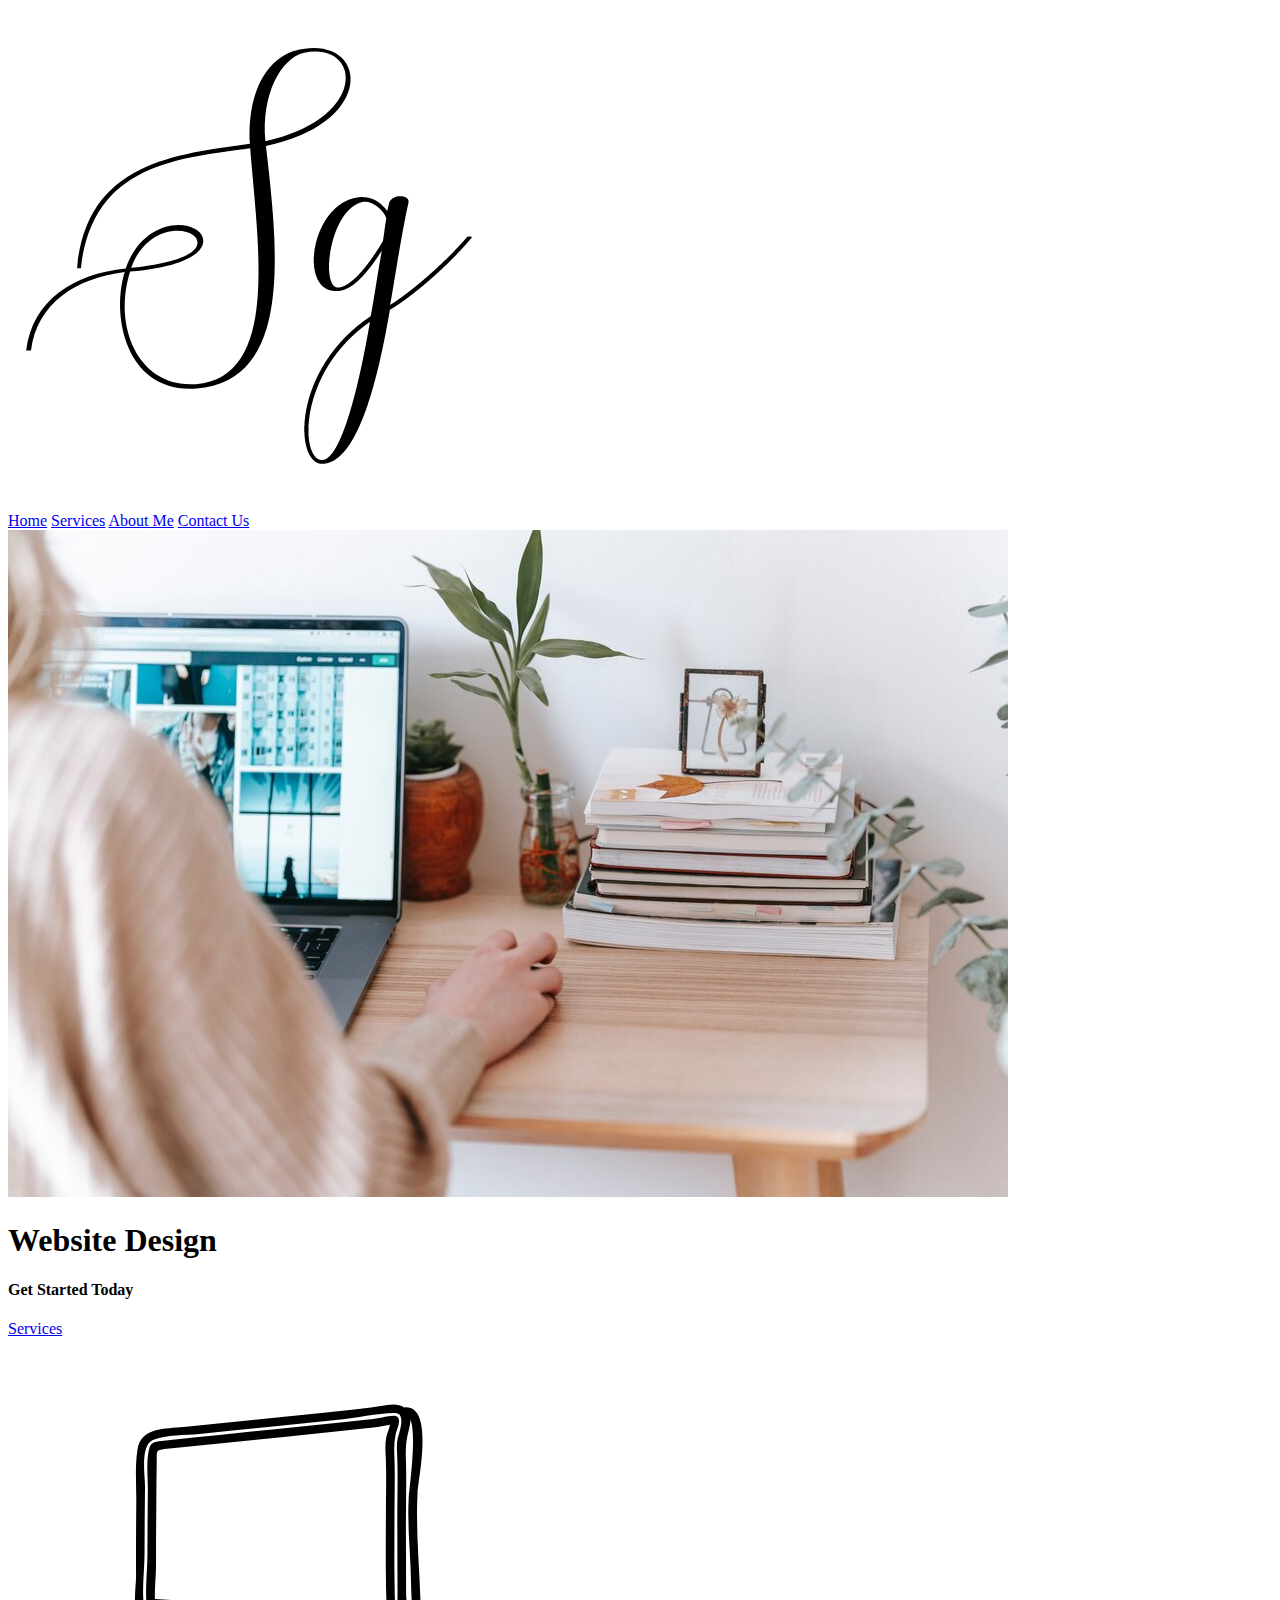
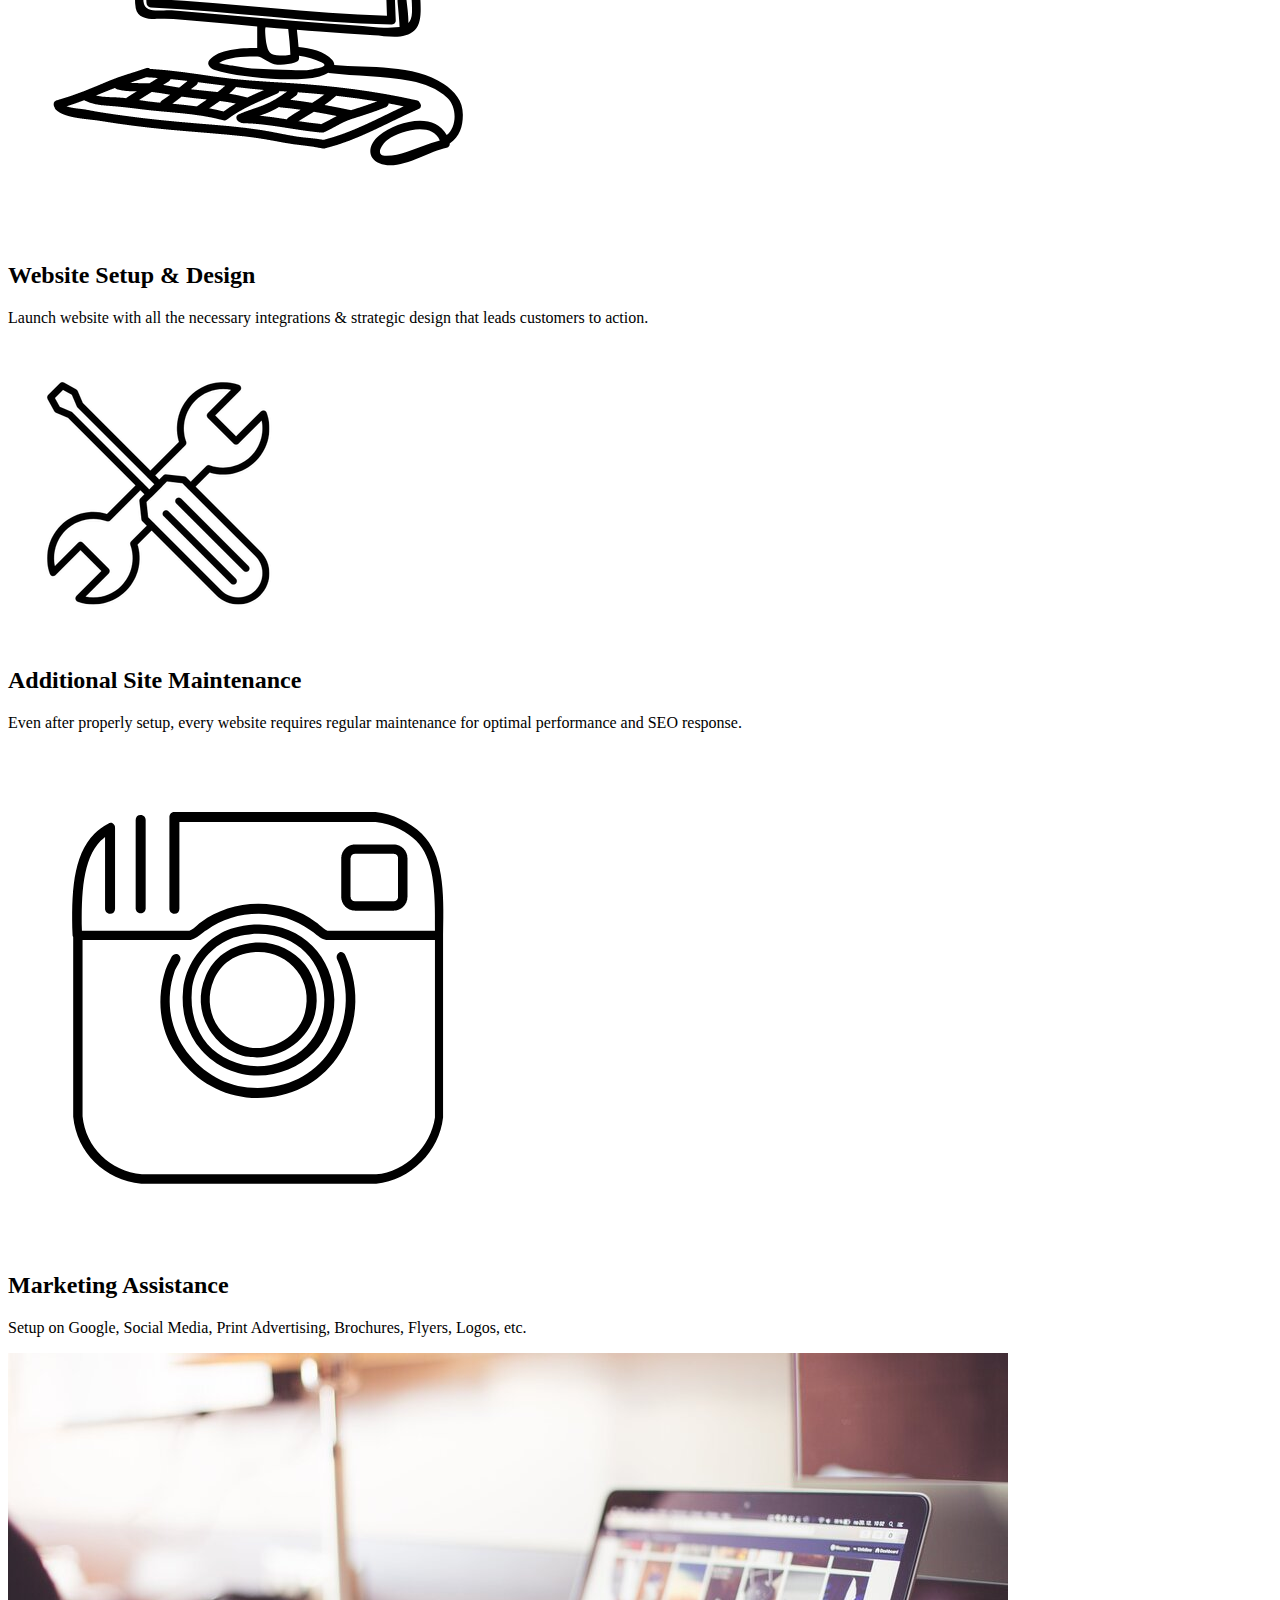
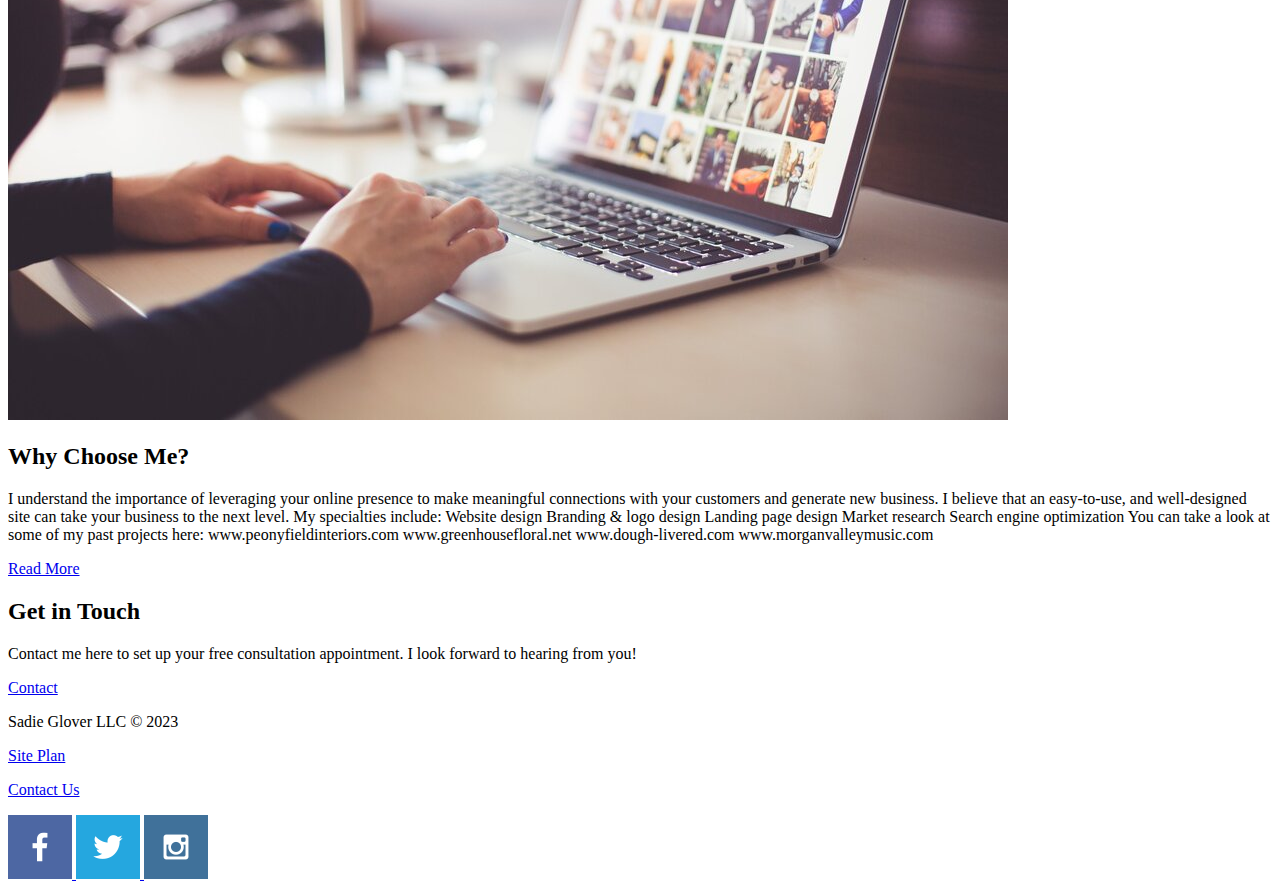
==== personal-site/index.html @ 98bebb80 "personal site html" ====
<!DOCTYPE html>
<html lang="en">
<head>
    <meta charset="UTF-8">
    <meta name="viewport" content="width=device-width, initial-scale=1.0">
    <title>Sadie Glover Web Design | Marketing | Maintenance</title>
    <link rel="stylesheet" href="styles/styles.css">
</head>
<body>
<div id="content">
    <header>
        <a id="logo_link" href="index.html">   
            <img class="logo" src="images/black favicon logo.png" alt="Sadie Glover Logo">
        </a> 
        <nav>
            <a href="index.html">Home</a>
            <a href="services.html">Services</a>
            <a href="about-me.html">About Me</a>
            <a href="contactus.html">Contact Us</a>
        </nav>
   </header> 
   <div id="hero">
        <div id="hero-box">
            <img id="hero-img" src="images/generic_homepage.jpg" alt="Web Designer working on computer">
        </div>
        <section id="hero-msg">
            <h1 class="home-title">Website Design</h1>
            <h4>Get Started Today</h4>
            <div class="button-box">
                <a class="book" href="services.html">Services</a>
            </div>
        </section>
   </div>
   <main class="home-grid">
        <section class="website-setup-design-card">
            <img class="card-img" src="images/black computer.png" alt="Computer">
            <h2>Website Setup & Design</h2>
            <p>Launch website with all the necessary integrations & strategic design that leads customers to action.</p>
        </section>
        <section class="maintenance-card">
            <img class="card-img" src="images/Maintenance.png" alt="Maintenance Icon">
            <h2>Additional Site Maintenance</h2>
            <p>Even after properly setup, every website requires regular maintenance for optimal performance and SEO response.</p>
        </section>
        <section class="marketing-assistance-card">
            <img class="card-img" src="images/black instagram.png" alt="Instagram Logo">
            <h2>Marketing Assistance</h2>
            <p>Setup on Google, Social Media, Print Advertising, Brochures, Flyers, Logos, etc.</p>
        </section>
        <div id="background"></div>
        <img class="laptop" src="images/laptop_homepage.jpg" alt="laptop">
        <section class="msg">
            <h2>Why Choose Me?</h2>
            <p>I understand the importance of leveraging your online presence to make meaningful connections with your customers and generate new business. I believe that an easy-to-use, and well-designed site can take your business to the next level. My specialties include: Website design Branding & logo design Landing page design Market research Search engine optimization You can take a look at some of my past projects here: www.peonyfieldinteriors.com www.greenhousefloral.net www.dough-livered.com www.morganvalleymusic.com</p>
            <a class='join' href="about-me.html">Read More</a>
        </section>
        <section class="cta">
            <h2>Get in Touch</h2>
            <p>Contact me here to set up your free consultation appointment. I look forward to hearing from you!</p>
            <a class='join' href="contactus.html">Contact</a>
        </section>
   </main>
   <footer>
    <p>Sadie Glover LLC &copy; 2023</p>
    <p><a href="site-plan.html">Site Plan</a></p>
    <p><a href="contactus.html">Contact Us</a></p>
    <div class="social"></div>
        <a href="https://facebook.com" target="_blank">
            <img src="images/facebook.png" alt="fb icon">
        </a>
        <a href="https://twitter.com" target="_blank">
            <img src="images/twitter.png" alt="twitter icon">
        </a>
        <a href="https://instagram.com" target="_blank">
            <img src="images/instagram.png" alt="instagram icon">
        </a>
    </footer>
</div>
</body>
</html>
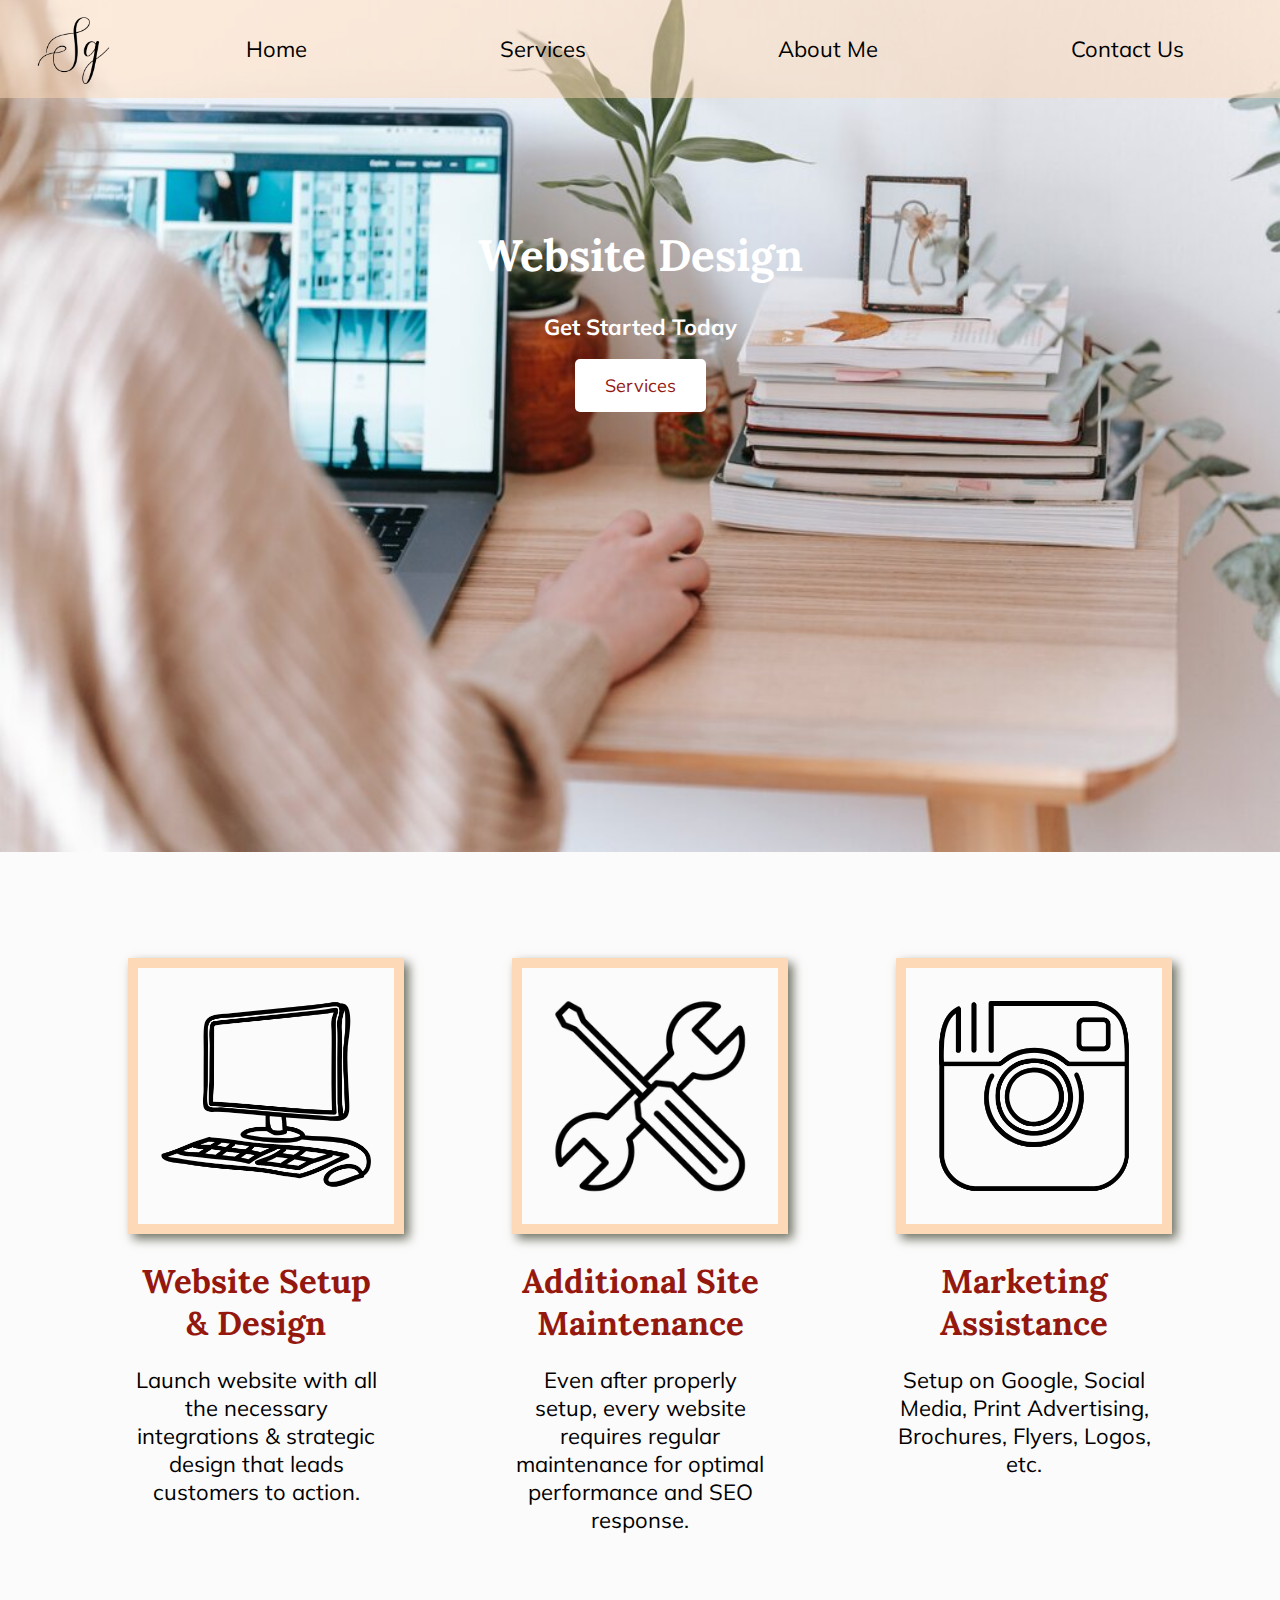
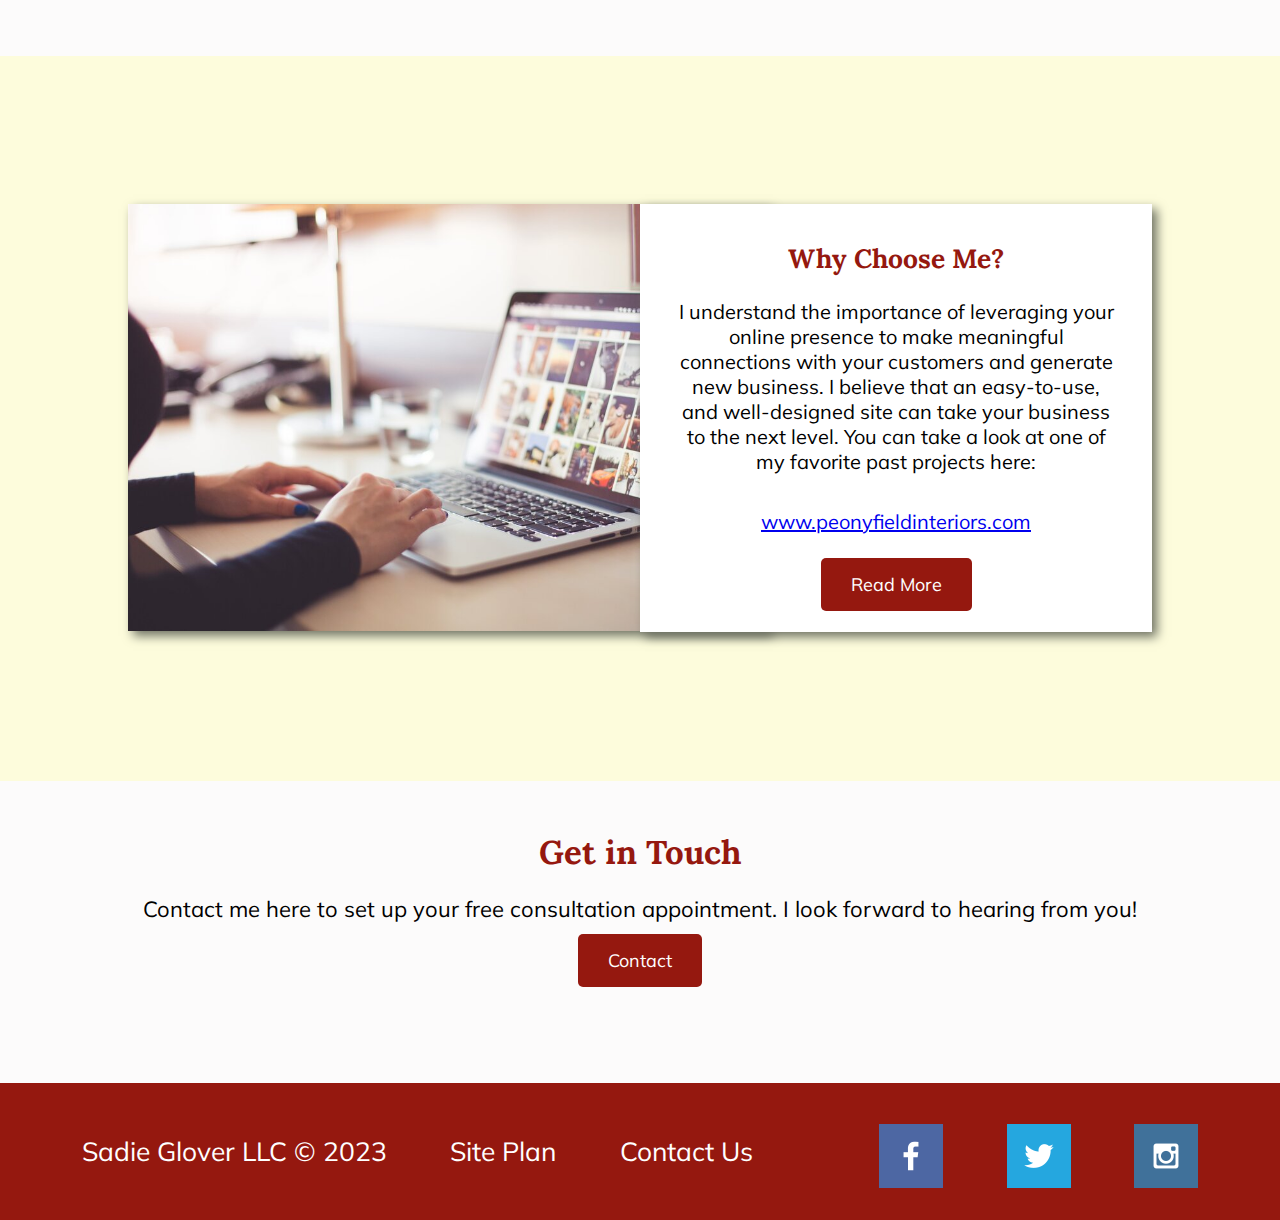
==== commit 065d31e4: "homepage css personal" ====
--- a/personal-site/index.html
+++ b/personal-site/index.html
@@ -10,7 +10,7 @@
 <div id="content">
     <header>
         <a id="logo_link" href="index.html">   
-            <img class="logo" src="images/black favicon logo.png" alt="Sadie Glover Logo">
+            <img class="logo" src="images/black_favicon_logo.png" alt="Sadie Glover Logo">
         </a> 
         <nav>
             <a href="index.html">Home</a>
@@ -18,7 +18,7 @@
             <a href="about-me.html">About Me</a>
             <a href="contactus.html">Contact Us</a>
         </nav>
-   </header> 
+   </header>  
    <div id="hero">
         <div id="hero-box">
             <img id="hero-img" src="images/generic_homepage.jpg" alt="Web Designer working on computer">
@@ -33,7 +33,7 @@
    </div>
    <main class="home-grid">
         <section class="website-setup-design-card">
-            <img class="card-img" src="images/black computer.png" alt="Computer">
+            <img class="card-img" src="images/black_computer.png" alt="Computer">
             <h2>Website Setup & Design</h2>
             <p>Launch website with all the necessary integrations & strategic design that leads customers to action.</p>
         </section>
@@ -43,7 +43,7 @@
             <p>Even after properly setup, every website requires regular maintenance for optimal performance and SEO response.</p>
         </section>
         <section class="marketing-assistance-card">
-            <img class="card-img" src="images/black instagram.png" alt="Instagram Logo">
+            <img class="card-img" src="images/black_instagram.png" alt="Instagram Logo">
             <h2>Marketing Assistance</h2>
             <p>Setup on Google, Social Media, Print Advertising, Brochures, Flyers, Logos, etc.</p>
         </section>
@@ -51,7 +51,8 @@
         <img class="laptop" src="images/laptop_homepage.jpg" alt="laptop">
         <section class="msg">
             <h2>Why Choose Me?</h2>
-            <p>I understand the importance of leveraging your online presence to make meaningful connections with your customers and generate new business. I believe that an easy-to-use, and well-designed site can take your business to the next level. My specialties include: Website design Branding & logo design Landing page design Market research Search engine optimization You can take a look at some of my past projects here: www.peonyfieldinteriors.com www.greenhousefloral.net www.dough-livered.com www.morganvalleymusic.com</p>
+            <p>I understand the importance of leveraging your online presence to make meaningful connections with your customers and generate new business. I believe that an easy-to-use, and well-designed site can take your business to the next level. You can take a look at one of my favorite past projects here:</p>
+            <p><a href="https://peonyfieldinteriors.com">www.peonyfieldinteriors.com</a></p>
             <a class='join' href="about-me.html">Read More</a>
         </section>
         <section class="cta">
--- a/personal-site/styles/styles.css
+++ b/personal-site/styles/styles.css
@@ -0,0 +1,202 @@
+@import url('https://fonts.googleapis.com/css2?family=Lora:ital,wght@1,500&family=Mulish&family=Playfair+Display:ital@1&display=swap');
+#content {
+    max-width: 1600px;
+    margin: 0 auto;
+}
+.logo {
+    width: 80px;
+    padding-top: 5px;
+}
+#logo_link {
+    padding-top: 5px;
+    justify-self: center;
+    align-self: center;
+}
+nav {
+    display: flex;
+    justify-content: space-around;
+}
+nav a {
+    color: black;
+    text-decoration: none;
+    text-align: center;
+    padding: 35px;
+}
+nav a:hover {
+    background-color: white;
+    color: #95180F;
+}
+#hero {
+    display: grid;
+    grid-template-columns: 1fr 3fr 1fr;
+    margin-top: -100px;
+}
+#hero-box {
+    grid-column: 1/4;
+    grid-row: 1/3;
+    z-index: -1;
+}
+#hero-img {
+    width: 100%
+}
+#hero-msg {
+    grid-column: 2/3;
+    grid-row: 1/2;
+    margin-top: 200px;
+}
+.home-title {
+    text-align: center;
+    font-family: "Lora", "Playfair Display", Cambria;
+    font-size: 2em;
+    color: white;
+}
+.home-grid {
+    display: grid;
+    grid-template-columns: repeat(10, 1fr);
+}
+
+#hero-msg h4 {
+    text-align: center;
+    color: white;
+}
+.button-box {
+    text-align: center;
+}
+main section {
+    text-align: center;
+}
+#background {
+    height: 725px;
+    background-color: #FDFCDC; 
+    grid-column: 1/11;
+    grid-row: 4/9;
+}
+body {
+    background-color: #fcfbfb; 
+    font-family: "Mulish", Arial, Cambria;
+    font-size: 22px;
+    margin: 0;
+    padding: 0;
+}
+header {
+    background-color: rgba(254, 217, 183, 0.5);
+    display: grid;
+    grid-template-columns: 150px auto;
+}
+.book {
+    background-color: white; 
+    color: #95180F;
+    text-decoration: none;
+    font-size: 18px;
+    padding: 15px 30px;
+    margin-top: 50px;
+    border-radius: 5px;
+}
+.book:hover {
+    background-color: #95180F;
+    color: white
+}
+h2 {
+    color: #95180F;
+    font-family: "Lora", "Playfair Display", Cambria;
+    margin: 0;
+}
+.join {
+    background-color: #95180F;
+    color: white;
+    text-decoration: none;
+    font-size: 18px;
+    padding: 15px 30px;
+    margin-top: 50px;
+    border-radius: 5px;
+}
+.join:hover {
+    background-color: #FED9B7; 
+    color: #95180F;
+}
+.laptop {
+    width:100%;
+    grid-column: 2/7;
+    grid-row: 5/8;
+    box-shadow: 5px 5px 10px #6f7364;
+}
+.card-img {
+    border: 10px solid #FED9B7;
+    width: 100%;
+    transition: transform .5s;
+    box-shadow: 5px 5px 10px #6f7364;
+    margin-bottom: 20px;
+}
+.card-img:hover {
+    opacity: .6;
+    transform: scale(1.1);
+}
+.website-setup-design-card {
+    margin: 100px 0;
+    grid-column: 2/4;
+    grid-row: 2/3;
+}
+.maintenance-card {
+    margin: 100px 0;
+    grid-column: 5/7;
+    grid-row: 2/3;
+}
+.marketing-assistance-card {
+    margin: 100px 0;
+    grid-column: 8/10;
+    grid-row: 2/3;
+}
+.msg {
+    background-color: white; 
+    padding: 35px;
+    grid-column: 6/10;
+    grid-row: 6/7;
+    box-shadow: 5px 5px 10px #6f7364;
+}
+.msg h2 {
+    background-color: white; 
+    color: #95180F;
+    line-height: 1.5em;
+    font-family: "Lora", "Playfair Display", Cambria;
+    font-size: 1.2em;
+    grid-column: 6/10;
+    grid-row: 6/7; 
+}
+.msg p {
+    background-color: white; 
+    color: black;
+    padding-bottom: 15px;
+    font-size: 20px;
+}
+.cta {
+    text-align: center;
+    grid-column: 1/11;
+    grid-row: 9/12;
+    margin-top: 50px;
+    margin-bottom: 10px;
+}
+footer {
+    background-color: #95180F; 
+    color: white;
+    padding: 25px 50px;
+    margin-top: 100px;
+    display: flex;
+    justify-content: space-around;
+    align-items: center;
+}
+footer p {
+    font-size: 1.2em;
+}
+footer a {
+    color: white; 
+    text-decoration: none;
+    padding-top: 15px;
+}
+footer a:hover {
+    color: black;
+}
+footer .social img {
+    padding-top: 15px;
+}
+
+
